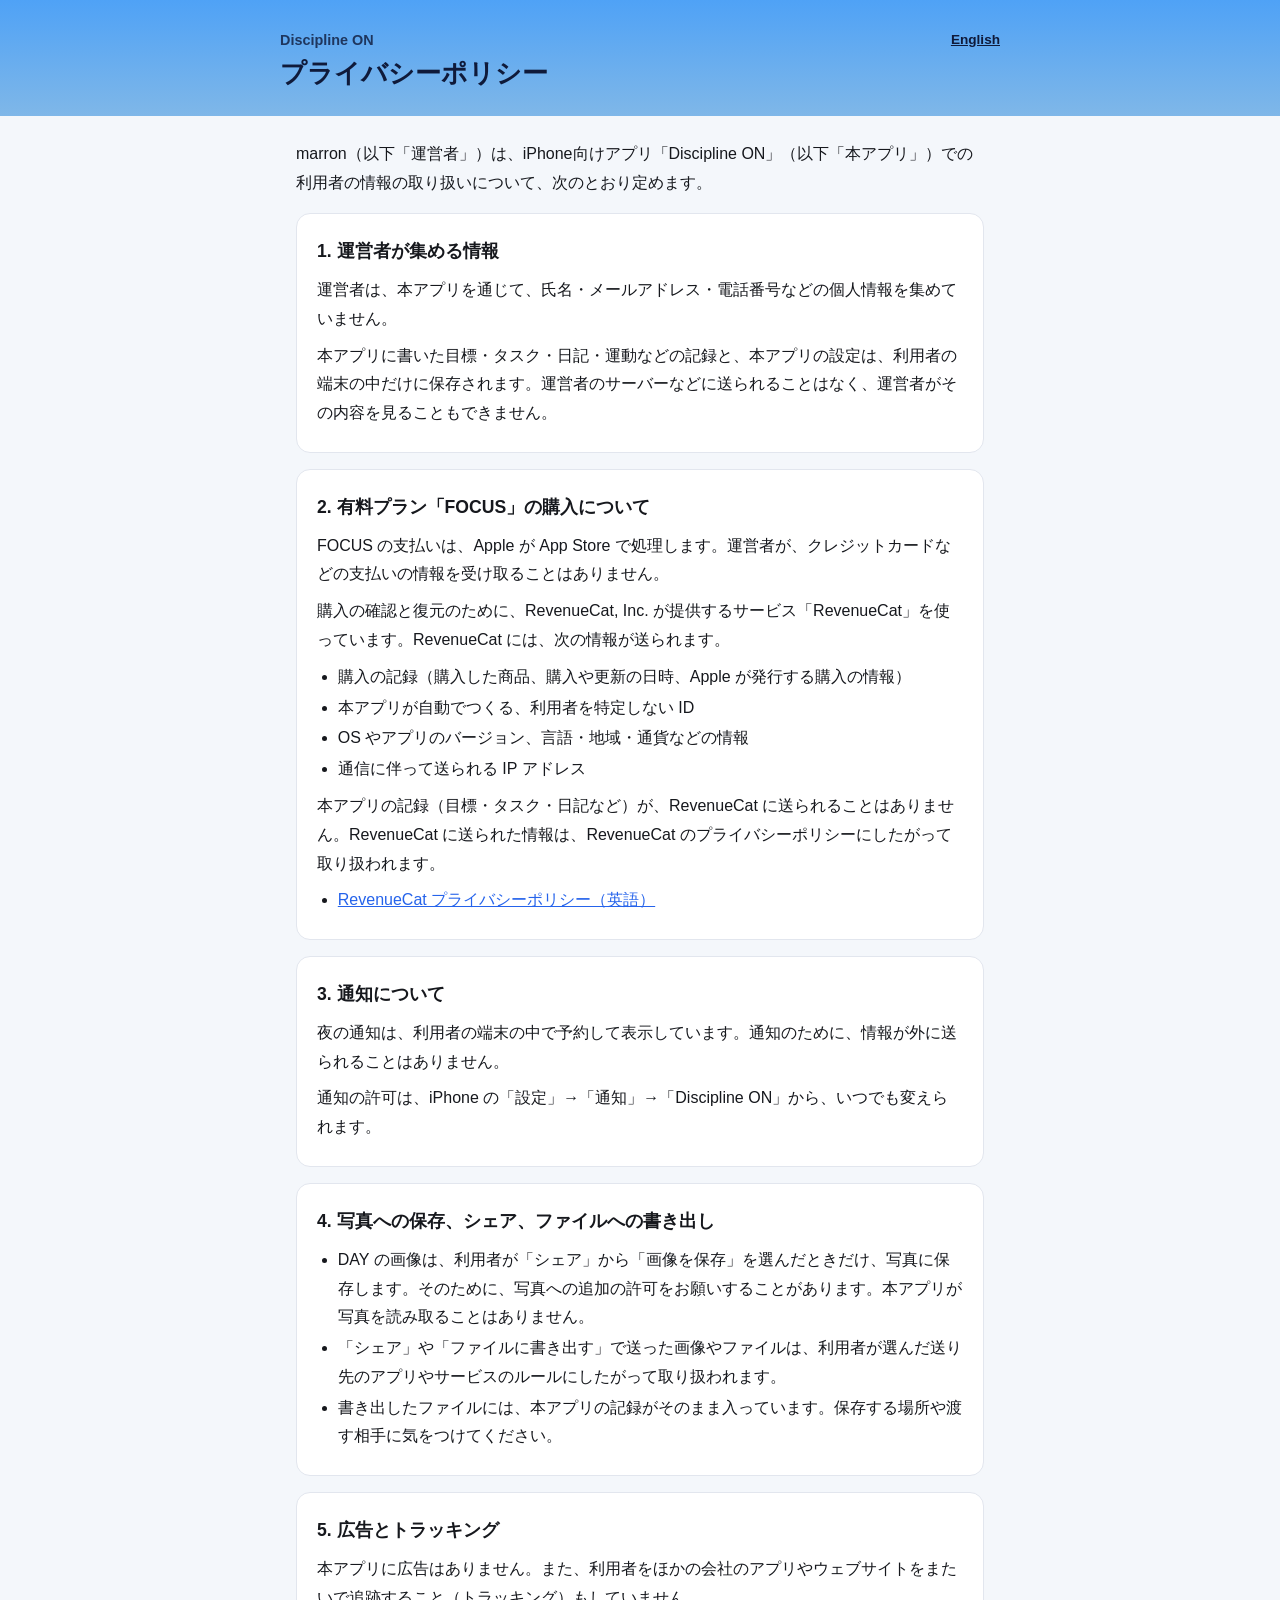
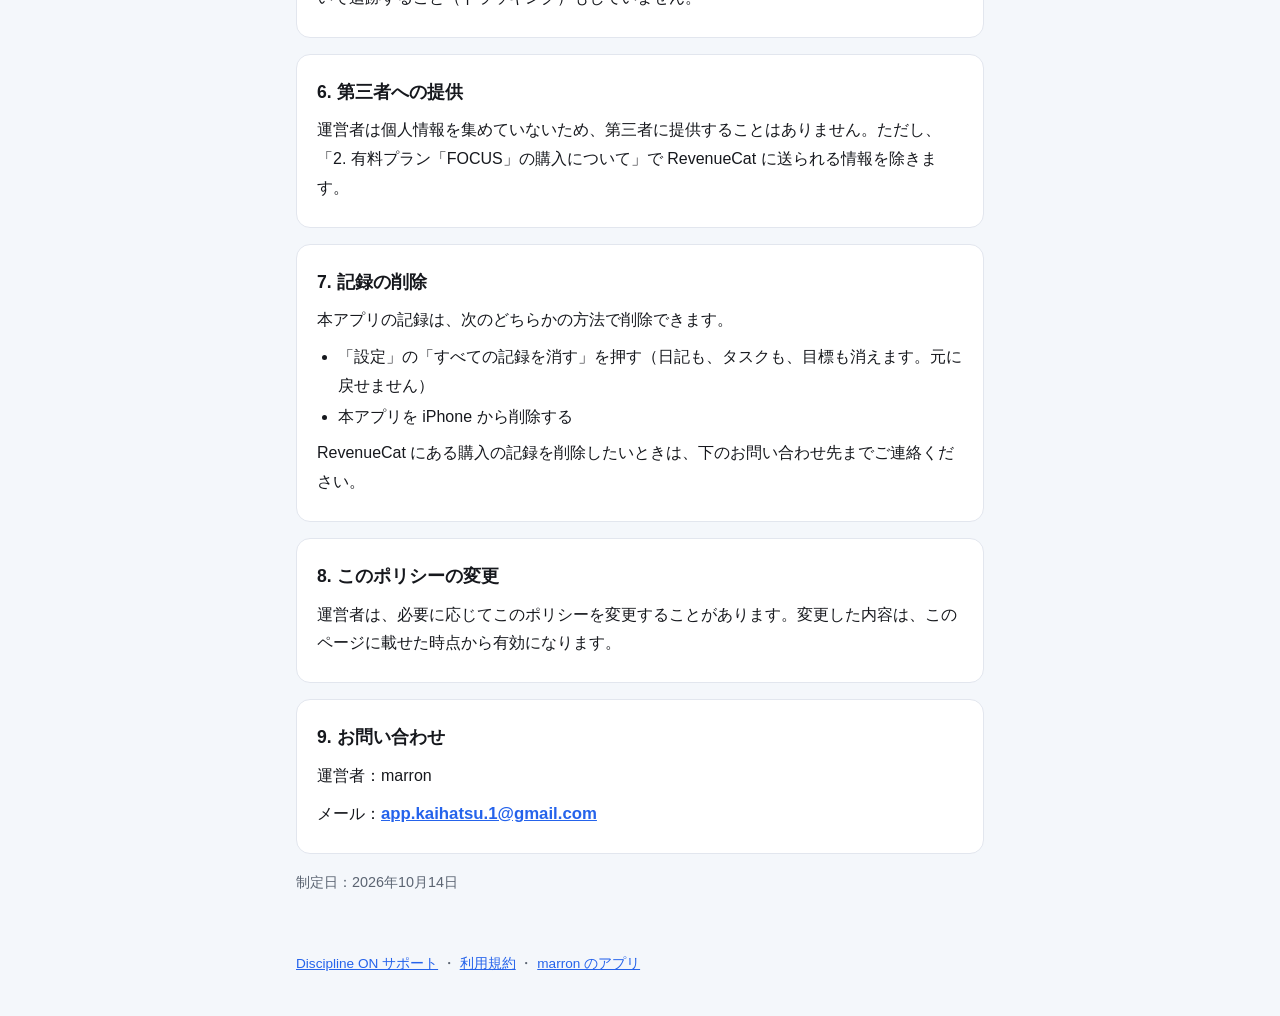
==== discipline-on/privacy.html @ 6ca8d5ed "Discipline ON のプライバシーポリシー・利用規約・サポートを追加 discipline-on/ に日本語、discipline-on/en/ に英語の3ページずつ。お問い合わせ先は 1%勇" ====
<!DOCTYPE html>
<html lang="ja">
<head>
  <meta charset="UTF-8">
  <meta name="viewport" content="width=device-width, initial-scale=1">
  <title>プライバシーポリシー | Discipline ON</title>
  <link rel="stylesheet" href="../style.css">
</head>
<body>
  <header class="site-head">
    <div class="inner">
      <p class="lang"><a href="en/privacy.html" hreflang="en" lang="en">English</a></p>
      <p class="app">Discipline ON</p>
      <h1>プライバシーポリシー</h1>
    </div>
  </header>

  <main>
    <p class="lead">marron（以下「運営者」）は、iPhone向けアプリ「Discipline ON」（以下「本アプリ」）での利用者の情報の取り扱いについて、次のとおり定めます。</p>

    <section>
      <h2>1. 運営者が集める情報</h2>
      <p>運営者は、本アプリを通じて、氏名・メールアドレス・電話番号などの個人情報を集めていません。</p>
      <p>本アプリに書いた目標・タスク・日記・運動などの記録と、本アプリの設定は、利用者の端末の中だけに保存されます。運営者のサーバーなどに送られることはなく、運営者がその内容を見ることもできません。</p>
    </section>

    <section>
      <h2>2. 有料プラン「FOCUS」の購入について</h2>
      <p>FOCUS の支払いは、Apple が App Store で処理します。運営者が、クレジットカードなどの支払いの情報を受け取ることはありません。</p>
      <p>購入の確認と復元のために、RevenueCat, Inc. が提供するサービス「RevenueCat」を使っています。RevenueCat には、次の情報が送られます。</p>
      <ul>
        <li>購入の記録（購入した商品、購入や更新の日時、Apple が発行する購入の情報）</li>
        <li>本アプリが自動でつくる、利用者を特定しない ID</li>
        <li>OS やアプリのバージョン、言語・地域・通貨などの情報</li>
        <li>通信に伴って送られる IP アドレス</li>
      </ul>
      <p>本アプリの記録（目標・タスク・日記など）が、RevenueCat に送られることはありません。RevenueCat に送られた情報は、RevenueCat のプライバシーポリシーにしたがって取り扱われます。</p>
      <ul>
        <li><a href="https://www.revenuecat.com/privacy">RevenueCat プライバシーポリシー（英語）</a></li>
      </ul>
    </section>

    <section>
      <h2>3. 通知について</h2>
      <p>夜の通知は、利用者の端末の中で予約して表示しています。通知のために、情報が外に送られることはありません。</p>
      <p>通知の許可は、iPhone の「設定」→「通知」→「Discipline ON」から、いつでも変えられます。</p>
    </section>

    <section>
      <h2>4. 写真への保存、シェア、ファイルへの書き出し</h2>
      <ul>
        <li>DAY の画像は、利用者が「シェア」から「画像を保存」を選んだときだけ、写真に保存します。そのために、写真への追加の許可をお願いすることがあります。本アプリが写真を読み取ることはありません。</li>
        <li>「シェア」や「ファイルに書き出す」で送った画像やファイルは、利用者が選んだ送り先のアプリやサービスのルールにしたがって取り扱われます。</li>
        <li>書き出したファイルには、本アプリの記録がそのまま入っています。保存する場所や渡す相手に気をつけてください。</li>
      </ul>
    </section>

    <section>
      <h2>5. 広告とトラッキング</h2>
      <p>本アプリに広告はありません。また、利用者をほかの会社のアプリやウェブサイトをまたいで追跡すること（トラッキング）もしていません。</p>
    </section>

    <section>
      <h2>6. 第三者への提供</h2>
      <p>運営者は個人情報を集めていないため、第三者に提供することはありません。ただし、「2. 有料プラン「FOCUS」の購入について」で RevenueCat に送られる情報を除きます。</p>
    </section>

    <section>
      <h2>7. 記録の削除</h2>
      <p>本アプリの記録は、次のどちらかの方法で削除できます。</p>
      <ul>
        <li>「設定」の「すべての記録を消す」を押す（日記も、タスクも、目標も消えます。元に戻せません）</li>
        <li>本アプリを iPhone から削除する</li>
      </ul>
      <p>RevenueCat にある購入の記録を削除したいときは、下のお問い合わせ先までご連絡ください。</p>
    </section>

    <section>
      <h2>8. このポリシーの変更</h2>
      <p>運営者は、必要に応じてこのポリシーを変更することがあります。変更した内容は、このページに載せた時点から有効になります。</p>
    </section>

    <section>
      <h2>9. お問い合わせ</h2>
      <p>運営者：marron</p>
      <p>メール：<a class="mail" href="mailto:app.kaihatsu.1@gmail.com">app.kaihatsu.1@gmail.com</a></p>
    </section>

    <p class="muted">制定日：2026年10月14日</p>
  </main>

  <footer><a href="support.html">Discipline ON サポート</a> ・ <a href="terms.html">利用規約</a> ・ <a href="../">marron のアプリ</a></footer>
</body>
</html>
---- style.css ----
/* marron のアプリのサイト共通の見た目（プライバシーポリシー・利用規約・サポートなど） */
:root {
  --bg: #f4f7fb;
  --surface: #ffffff;
  --text: #16181d;
  --muted: #5b6472;
  --line: #e2e6ee;
  --accent: #2563eb;
  --head: linear-gradient(180deg, #4fa2f6 0%, #7fb7e8 100%);
  --head-text: #0f1a3a;
}
@media (prefers-color-scheme: dark) {
  :root {
    --bg: #111318;
    --surface: #1b1e25;
    --text: #eef0f4;
    --muted: #a3aab6;
    --line: #2b2f38;
    --accent: #7aa7ff;
    --head: linear-gradient(180deg, #1e3a6b 0%, #1b2a4a 100%);
    --head-text: #eef3ff;
  }
}

* { box-sizing: border-box; }
html { -webkit-text-size-adjust: 100%; }
body {
  margin: 0;
  background: var(--bg);
  color: var(--text);
  font-family: -apple-system, BlinkMacSystemFont, "Hiragino Sans", "Noto Sans JP", "Segoe UI", sans-serif;
  line-height: 1.8;
}
a { color: var(--accent); }

.site-head {
  background: var(--head);
  color: var(--head-text);
  padding: 28px 16px 24px;
}
.site-head .inner, main { max-width: 720px; margin: 0 auto; }
.site-head .app { margin: 0; font-size: 0.9rem; font-weight: 700; opacity: 0.8; }
.site-head h1 { margin: 2px 0 0; font-size: 1.6rem; line-height: 1.4; }
/* 右上の言語の切り替え（日本語 ⇄ English） */
.site-head .inner { position: relative; }
.site-head .lang { position: absolute; top: 0; right: 0; margin: 0; font-size: 0.85rem; font-weight: 700; }
.site-head .lang a { color: inherit; }

main { padding: 24px 16px 48px; }
section {
  background: var(--surface);
  border: 1px solid var(--line);
  border-radius: 14px;
  padding: 4px 20px 16px;
  margin-bottom: 16px;
}
h2 { font-size: 1.1rem; margin: 18px 0 6px; }
h3 { font-size: 1rem; margin: 16px 0 4px; }
p, ul { margin: 8px 0; }
ul { padding-left: 1.3em; }
li { margin: 2px 0; }
.lead { margin: 0 0 16px; }
.muted { color: var(--muted); font-size: 0.9rem; }
.mail { font-size: 1.05rem; font-weight: 700; word-break: break-all; }

.app-card h2 { margin-top: 16px; }
.links { display: flex; flex-wrap: wrap; gap: 8px 20px; }

footer {
  max-width: 720px;
  margin: 0 auto;
  padding: 0 16px 40px;
  color: var(--muted);
  font-size: 0.85rem;
}
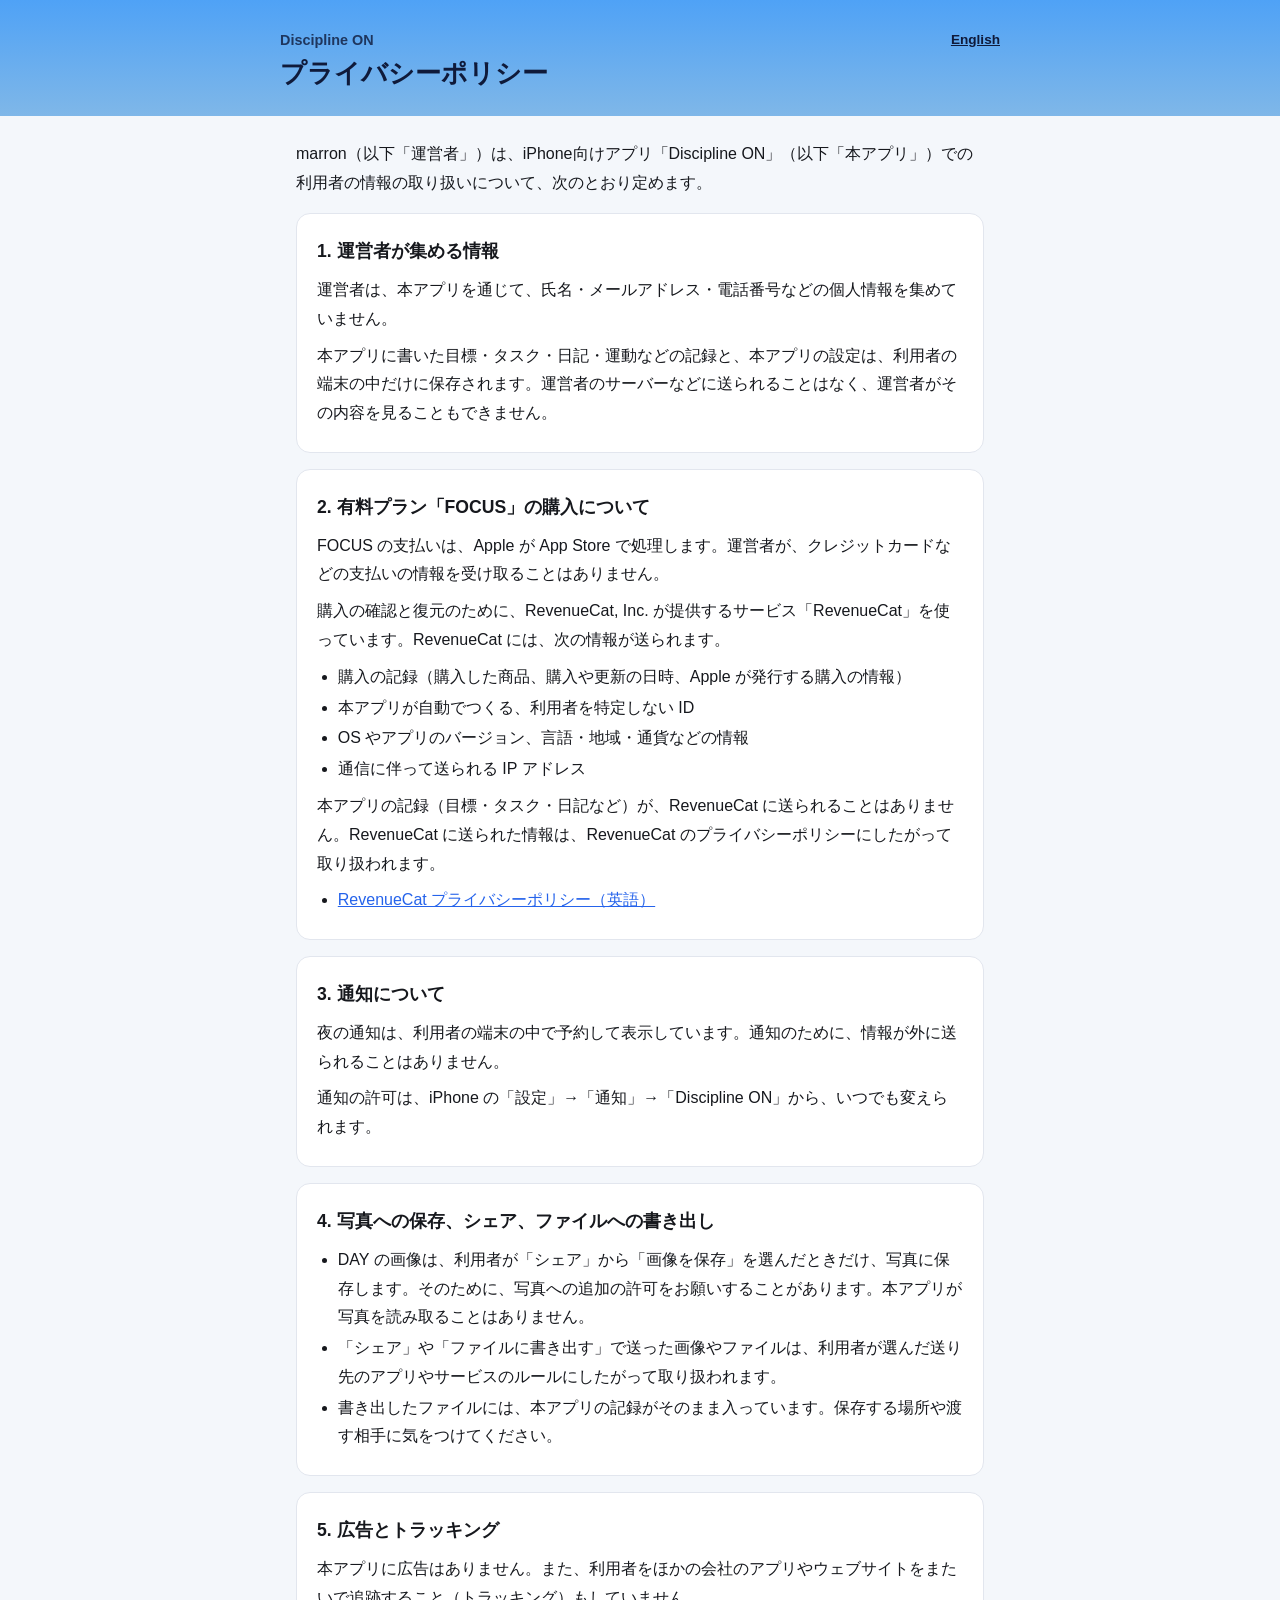
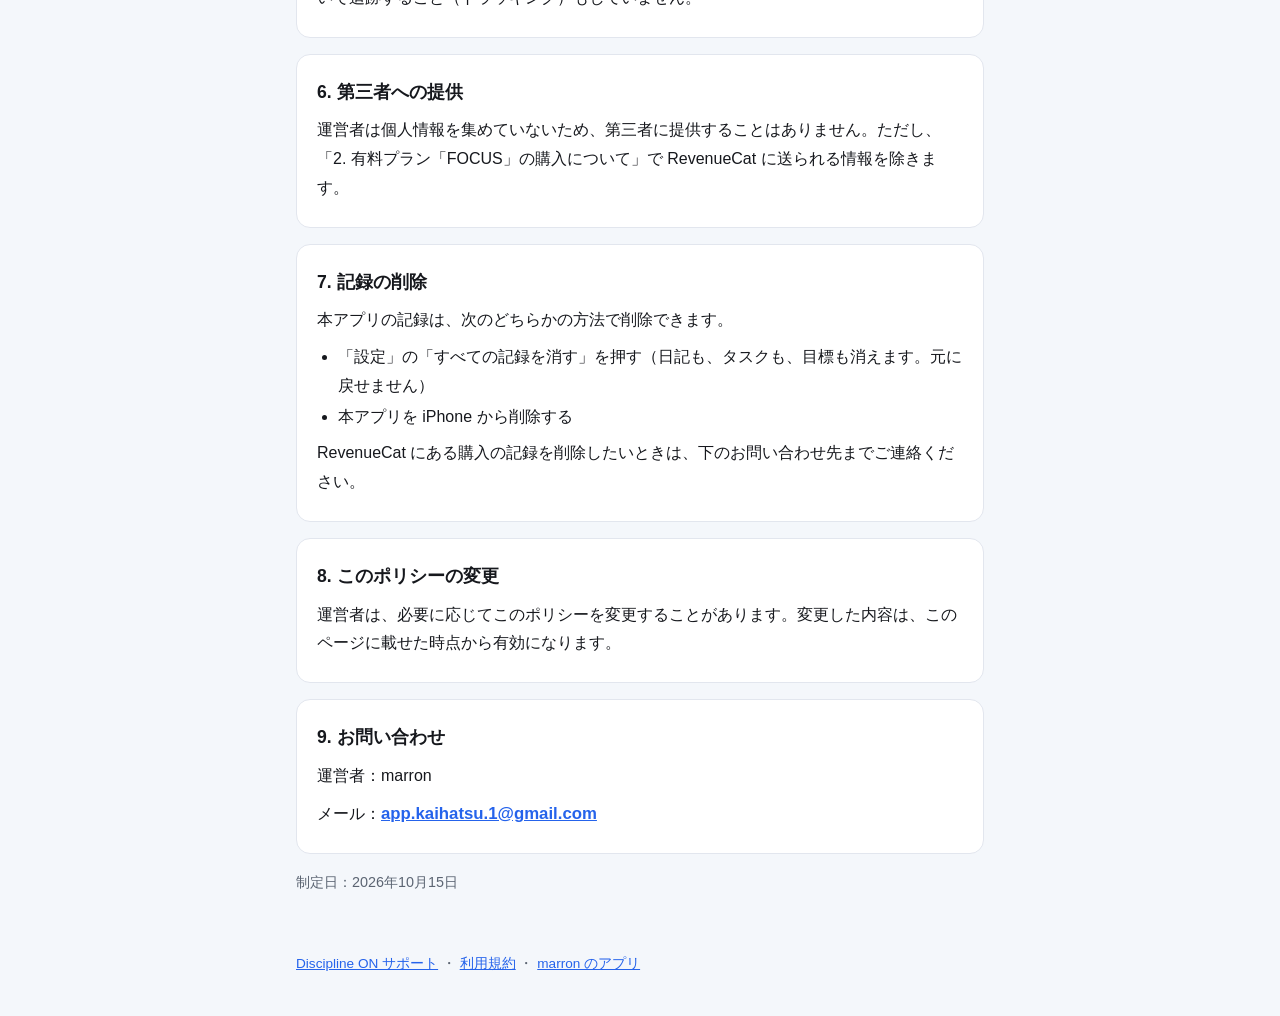
==== commit ac44fc81: "Discipline ON のページの制定日を公開日に合わせる Co-Authored-By: Claude Opus 5.5 <noreply@anthropic.com>" ====
--- a/discipline-on/privacy.html
+++ b/discipline-on/privacy.html
@@ -86,7 +86,7 @@
       <p>メール：<a class="mail" href="mailto:app.kaihatsu.1@gmail.com">app.kaihatsu.1@gmail.com</a></p>
     </section>
 
-    <p class="muted">制定日：2026年10月14日</p>
+    <p class="muted">制定日：2026年10月15日</p>
   </main>
 
   <footer><a href="support.html">Discipline ON サポート</a> ・ <a href="terms.html">利用規約</a> ・ <a href="../">marron のアプリ</a></footer>
